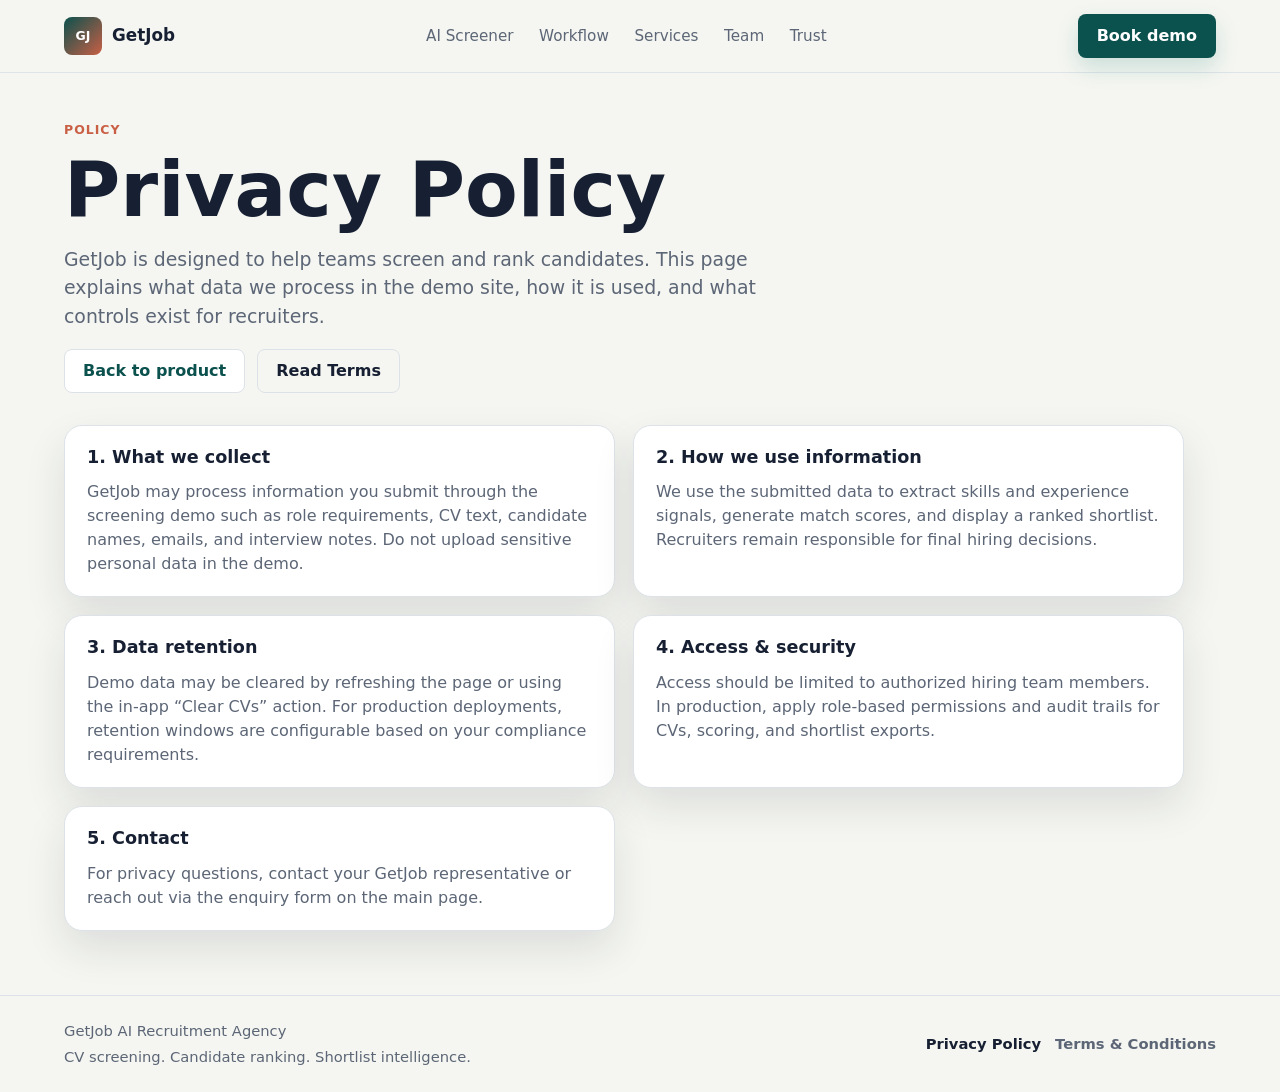
==== privacy-policy.html @ 0c902a04 "Initial commit" ====
<!DOCTYPE html>
<html lang="en">
  <head>
    <meta charset="UTF-8" />
    <meta name="viewport" content="width=device-width, initial-scale=1.0" />
    <title>Privacy Policy | GetJob</title>
    <meta
      name="description"
      content="Privacy Policy for GetJob AI Recruitment Agency."
    />
    <link rel="stylesheet" href="styles.css" />
  </head>
  <body class="legal-page">
    <header class="site-header">
      <a class="brand" href="index.html#top" aria-label="GetJob home">
        <span class="brand-mark">GJ</span>
        <span>GetJob</span>
      </a>
      <nav class="nav-links" aria-label="Primary navigation">
        <a href="index.html#screening">AI Screener</a>
        <a href="index.html#workflow">Workflow</a>
        <a href="index.html#services">Services</a>
        <a href="index.html#team">Team</a>
        <a href="index.html#trust">Trust</a>
      </nav>
      <a class="header-action" href="index.html#contact">Book demo</a>
    </header>

    <main class="legal-shell" id="top">
      <section class="legal-hero" aria-label="Privacy policy overview">
        <p class="eyebrow">Policy</p>
        <h1>Privacy Policy</h1>
        <p class="lead">
          GetJob is designed to help teams screen and rank candidates. This page
          explains what data we process in the demo site, how it is used, and
          what controls exist for recruiters.
        </p>
        <div class="legal-hero-actions">
          <a class="secondary-button" href="index.html#screening">Back to product</a>
          <a class="ghost-button" href="terms.html">Read Terms</a>
        </div>
      </section>

      <section class="legal-content" aria-label="Privacy policy content">
        <article class="legal-card">
          <h2>1. What we collect</h2>
          <p>
            GetJob may process information you submit through the screening demo
            such as role requirements, CV text, candidate names, emails, and
            interview notes. Do not upload sensitive personal data in the demo.
          </p>
        </article>

        <article class="legal-card">
          <h2>2. How we use information</h2>
          <p>
            We use the submitted data to extract skills and experience signals,
            generate match scores, and display a ranked shortlist. Recruiters
            remain responsible for final hiring decisions.
          </p>
        </article>

        <article class="legal-card">
          <h2>3. Data retention</h2>
          <p>
            Demo data may be cleared by refreshing the page or using the in-app
            “Clear CVs” action. For production deployments, retention windows
            are configurable based on your compliance requirements.
          </p>
        </article>

        <article class="legal-card">
          <h2>4. Access &amp; security</h2>
          <p>
            Access should be limited to authorized hiring team members. In
            production, apply role-based permissions and audit trails for CVs,
            scoring, and shortlist exports.
          </p>
        </article>

        <article class="legal-card">
          <h2>5. Contact</h2>
          <p>
            For privacy questions, contact your GetJob representative or reach
            out via the enquiry form on the main page.
          </p>
        </article>
      </section>
    </main>

    <footer class="site-footer">
      <div class="footer-meta">
        <span>GetJob AI Recruitment Agency</span>
        <span>CV screening. Candidate ranking. Shortlist intelligence.</span>
      </div>
      <nav class="footer-links" aria-label="Footer">
        <a href="privacy-policy.html" aria-current="page">Privacy Policy</a>
        <a href="terms.html">Terms &amp; Conditions</a>
      </nav>
    </footer>
  </body>
</html>
---- styles.css ----
:root {
  --ink: #172033;
  --muted: #5c6676;
  --paper: #f5f6f1;
  --panel: #ffffff;
  --line: #dce2e7;
  --teal: #0f766e;
  --teal-dark: #0b514e;
  --coral: #c95f45;
  --gold: #d4a017;
  --sage: #d9e7dc;
  --shadow: 0 18px 42px rgba(23, 32, 51, 0.11);
  --radius: 8px;
}

* {
  box-sizing: border-box;
}

html {
  scroll-behavior: smooth;
}

body {
  margin: 0;
  font-family: Inter, ui-sans-serif, system-ui, -apple-system, BlinkMacSystemFont,
    "Segoe UI", sans-serif;
  color: var(--ink);
  background: var(--paper);
  line-height: 1.5;
}

img,
svg {
  display: block;
  max-width: 100%;
}

a {
  color: inherit;
  text-decoration: none;
}

button,
input,
select,
textarea {
  font: inherit;
}

button {
  cursor: pointer;
}

.site-header {
  position: sticky;
  top: 0;
  z-index: 20;
  display: flex;
  align-items: center;
  justify-content: space-between;
  gap: 20px;
  min-height: 72px;
  padding: 14px clamp(18px, 5vw, 64px);
  background: rgba(245, 246, 241, 0.94);
  border-bottom: 1px solid rgba(220, 226, 231, 0.9);
  backdrop-filter: blur(14px);
}

.brand {
  display: inline-flex;
  align-items: center;
  gap: 10px;
  min-width: max-content;
  font-weight: 800;
  font-size: 1.05rem;
}

.brand-mark {
  display: grid;
  place-items: center;
  width: 38px;
  height: 38px;
  border-radius: var(--radius);
  color: #fff;
  background: linear-gradient(135deg, var(--teal-dark), var(--coral));
  font-size: 0.78rem;
}

.nav-links {
  display: flex;
  align-items: center;
  justify-content: center;
  gap: clamp(12px, 2vw, 28px);
  color: var(--muted);
  font-size: 0.95rem;
}

.nav-links a {
  padding: 8px 0;
}

.nav-links a:hover {
  color: var(--teal-dark);
}

.header-action,
.primary-button,
.secondary-button,
.ghost-button {
  display: inline-flex;
  align-items: center;
  justify-content: center;
  min-height: 44px;
  border-radius: var(--radius);
  border: 1px solid transparent;
  padding: 0 18px;
  font-weight: 750;
  white-space: nowrap;
  transition: transform 150ms ease, box-shadow 150ms ease, border-color 150ms ease,
    background 150ms ease;
}

.header-action,
.primary-button {
  color: #fff;
  background: var(--teal-dark);
  box-shadow: 0 10px 22px rgba(15, 118, 110, 0.18);
}

.secondary-button {
  color: var(--teal-dark);
  background: #fff;
  border-color: var(--line);
}

.ghost-button {
  color: var(--ink);
  background: transparent;
  border-color: var(--line);
}

.header-action:hover,
.primary-button:hover,
.secondary-button:hover,
.ghost-button:hover {
  transform: translateY(-1px);
  box-shadow: 0 12px 28px rgba(23, 32, 51, 0.12);
}

.hero-shell {
  display: grid;
  grid-template-columns: minmax(0, 0.88fr) minmax(420px, 1.12fr);
  gap: clamp(22px, 4vw, 52px);
  align-items: center;
  padding: clamp(38px, 7vw, 86px) clamp(18px, 5vw, 64px) 44px;
}

.hero-copy {
  max-width: 640px;
}

.eyebrow {
  margin: 0 0 12px;
  color: var(--coral);
  font-size: 0.78rem;
  font-weight: 850;
  letter-spacing: 0.08em;
  text-transform: uppercase;
}

h1,
h2,
h3,
p {
  margin-top: 0;
}

h1 {
  margin-bottom: 18px;
  font-size: clamp(2.35rem, 7vw, 4.8rem);
  line-height: 0.98;
  letter-spacing: 0;
}

h2 {
  margin-bottom: 14px;
  font-size: clamp(1.85rem, 4vw, 3rem);
  line-height: 1.06;
  letter-spacing: 0;
}

h3 {
  margin-bottom: 8px;
  font-size: 1.05rem;
  letter-spacing: 0;
}

.lead {
  max-width: 58ch;
  color: var(--muted);
  font-size: clamp(1.02rem, 2vw, 1.18rem);
}

.hero-actions {
  display: flex;
  flex-wrap: wrap;
  gap: 12px;
  margin: 26px 0;
}

.metrics-strip {
  display: grid;
  grid-template-columns: repeat(3, minmax(0, 1fr));
  gap: 10px;
  max-width: 560px;
}

.metrics-strip span {
  min-height: 76px;
  padding: 14px;
  border: 1px solid var(--line);
  border-radius: var(--radius);
  background: rgba(255, 255, 255, 0.66);
  color: var(--muted);
}

.metrics-strip strong {
  display: block;
  color: var(--ink);
  font-size: 1.25rem;
}

.screening-board,
.shortlist-panel,
.cv-intake,
.step-grid article,
.service-grid article,
.team-card,
.contact-form {
  border: 1px solid var(--line);
  border-radius: var(--radius);
  background: var(--panel);
  box-shadow: var(--shadow);
}

.screening-board {
  overflow: hidden;
}

.board-toolbar,
.panel-header {
  display: flex;
  align-items: center;
  justify-content: space-between;
  gap: 12px;
  min-height: 54px;
  padding: 0 18px;
  border-bottom: 1px solid var(--line);
  background: #fbfcf8;
  color: var(--muted);
  font-weight: 750;
}

.status-dot {
  width: 10px;
  height: 10px;
  border-radius: 50%;
  background: #23a56f;
  box-shadow: 0 0 0 4px rgba(35, 165, 111, 0.14);
}

.toolbar-pill {
  margin-left: auto;
  padding: 5px 10px;
  border-radius: 999px;
  color: var(--teal-dark);
  background: var(--sage);
  font-size: 0.78rem;
}

.screening-form {
  display: grid;
  grid-template-columns: repeat(2, minmax(0, 1fr));
  gap: 16px;
  padding: 18px;
}

label {
  display: grid;
  gap: 7px;
  color: var(--ink);
  font-size: 0.86rem;
  font-weight: 780;
}

input,
select,
textarea {
  width: 100%;
  border: 1px solid #cfd7dd;
  border-radius: var(--radius);
  background: #fff;
  color: var(--ink);
  padding: 12px 13px;
  outline: none;
}

textarea {
  min-height: 144px;
  resize: vertical;
}

input:focus,
select:focus,
textarea:focus {
  border-color: var(--teal);
  box-shadow: 0 0 0 4px rgba(15, 118, 110, 0.1);
}

.wide-field,
.form-actions {
  grid-column: 1 / -1;
}

.form-actions {
  display: flex;
  flex-wrap: wrap;
  gap: 12px;
}

.results-section,
.services-section {
  padding: clamp(36px, 6vw, 76px) clamp(18px, 5vw, 64px);
}

.section-heading {
  max-width: 760px;
  margin-bottom: 26px;
}

.section-heading p:not(.eyebrow) {
  color: var(--muted);
  font-size: 1.05rem;
}

.results-layout {
  display: grid;
  grid-template-columns: minmax(0, 1.2fr) minmax(320px, 0.8fr);
  gap: 22px;
  align-items: start;
}

.shortlist-panel {
  min-height: 620px;
  overflow: hidden;
}

.candidate-results {
  display: grid;
  gap: 12px;
  padding: 16px;
}

.empty-state {
  display: grid;
  place-items: center;
  min-height: 280px;
  padding: 24px;
  color: var(--muted);
  text-align: center;
}

.candidate-card {
  display: grid;
  grid-template-columns: auto minmax(0, 1fr) auto;
  gap: 14px;
  align-items: start;
  padding: 16px;
  border: 1px solid var(--line);
  border-left: 5px solid var(--teal);
  border-radius: var(--radius);
  background: #fff;
}

.rank-badge {
  display: grid;
  place-items: center;
  width: 42px;
  height: 42px;
  border-radius: var(--radius);
  background: #eef7f3;
  color: var(--teal-dark);
  font-weight: 850;
}

.candidate-main {
  min-width: 0;
}

.candidate-title {
  display: flex;
  align-items: center;
  flex-wrap: wrap;
  gap: 8px;
  margin-bottom: 4px;
}

.candidate-title h3 {
  margin: 0;
  overflow-wrap: anywhere;
}

.role-pill {
  border-radius: 999px;
  padding: 4px 9px;
  background: #f2eee3;
  color: #75561a;
  font-size: 0.75rem;
  font-weight: 800;
}

.candidate-summary {
  color: var(--muted);
  font-size: 0.93rem;
}

.skill-list,
.gap-list {
  display: flex;
  flex-wrap: wrap;
  gap: 7px;
  margin-top: 10px;
}

.skill-list span,
.gap-list span {
  display: inline-flex;
  align-items: center;
  min-height: 28px;
  border-radius: 999px;
  padding: 4px 9px;
  font-size: 0.78rem;
  font-weight: 760;
}

.skill-list span {
  color: var(--teal-dark);
  background: #e6f3ef;
}

.gap-list span {
  color: #883f2d;
  background: #f8e7df;
}

.score-block {
  min-width: 76px;
  text-align: right;
}

.score {
  color: var(--teal-dark);
  font-size: 1.75rem;
  font-weight: 900;
  line-height: 1;
}

.score-label {
  color: var(--muted);
  font-size: 0.72rem;
  font-weight: 800;
  text-transform: uppercase;
}

.cv-intake {
  display: grid;
  gap: 14px;
  padding: 16px;
}

.intake-image {
  width: 100%;
  aspect-ratio: 16 / 10;
  object-fit: cover;
  border: 1px solid var(--line);
  border-radius: var(--radius);
  background: #eef3ef;
}

.cv-intake h3 {
  margin: 0;
}

.full-width {
  width: 100%;
}

.file-drop {
  padding: 14px;
  border: 1px dashed #aeb9c2;
  border-radius: var(--radius);
  background: #fbfcf8;
  color: var(--muted);
  text-align: center;
}

.file-drop input {
  margin-top: 10px;
  padding: 10px;
}

.visual-band {
  display: grid;
  grid-template-columns: minmax(0, 0.78fr) minmax(360px, 1.22fr);
  gap: clamp(22px, 4vw, 52px);
  align-items: center;
  padding: clamp(38px, 6vw, 80px) clamp(18px, 5vw, 64px);
  background: #172033;
  color: #fff;
}

.visual-band .eyebrow {
  color: #f1b859;
}

.visual-band p:not(.eyebrow) {
  color: #d9e1e7;
}

.dashboard-image {
  width: 100%;
  border: 1px solid rgba(255, 255, 255, 0.18);
  border-radius: var(--radius);
  box-shadow: 0 24px 54px rgba(0, 0, 0, 0.28);
}

.step-grid,
.service-grid {
  display: grid;
  gap: 16px;
}

.step-grid {
  grid-template-columns: repeat(4, minmax(0, 1fr));
  padding: clamp(32px, 5vw, 58px) clamp(18px, 5vw, 64px);
}

.step-grid article,
.service-grid article {
  box-shadow: none;
  padding: 20px;
}

.step-grid p,
.service-grid p {
  color: var(--muted);
  margin-bottom: 0;
}

.step-number {
  display: inline-grid;
  place-items: center;
  width: 38px;
  height: 32px;
  margin-bottom: 18px;
  border-radius: var(--radius);
  background: #f6e8cc;
  color: #7b570d;
  font-weight: 900;
  font-size: 0.8rem;
}

.service-grid {
  grid-template-columns: repeat(3, minmax(0, 1fr));
}

.service-grid article:nth-child(2n) {
  border-top: 4px solid var(--teal);
}

.service-grid article:nth-child(2n + 1) {
  border-top: 4px solid var(--coral);
}

.trust-section {
  display: grid;
  grid-template-columns: minmax(320px, 0.9fr) minmax(0, 1.1fr);
  gap: clamp(22px, 4vw, 52px);
  align-items: center;
  padding: clamp(38px, 6vw, 80px) clamp(18px, 5vw, 64px);
  background: #fff;
}

.trust-image {
  width: 100%;
  border-radius: var(--radius);
  border: 1px solid var(--line);
  background: #f8faf6;
}

.trust-list {
  display: grid;
  gap: 12px;
  color: var(--muted);
}

.trust-list p {
  margin: 0;
  padding: 16px;
  border-left: 4px solid var(--gold);
  background: #fbf7ea;
  border-radius: var(--radius);
}

.trust-list strong {
  color: var(--ink);
}

.team-section {
  padding: clamp(38px, 6vw, 80px) clamp(18px, 5vw, 64px);
}

.team-grid {
  display: grid;
  grid-template-columns: repeat(4, minmax(0, 1fr));
  gap: 16px;
}

.team-card {
  display: grid;
  gap: 16px;
  align-content: start;
  box-shadow: none;
  padding: 20px;
}

.member-photo {
  display: grid;
  place-items: center;
  width: 84px;
  height: 84px;
  border-radius: 50%;
  color: #fff;
  font-size: 1.2rem;
  font-weight: 900;
  box-shadow: inset 0 0 0 5px rgba(255, 255, 255, 0.28);
}

.member-one {
  background: linear-gradient(135deg, #0b514e, #0f766e);
}

.member-two {
  background: linear-gradient(135deg, #172033, #4b6478);
}

.member-three {
  background: linear-gradient(135deg, #c95f45, #d4a017);
}

.member-four {
  background: linear-gradient(135deg, #75561a, #0f766e);
}

.member-role {
  margin-bottom: 10px;
  color: var(--teal-dark);
  font-size: 0.88rem;
  font-weight: 850;
}

.team-card p:last-child {
  margin-bottom: 0;
  color: var(--muted);
}

.contact-section {
  display: grid;
  grid-template-columns: minmax(0, 0.72fr) minmax(360px, 1.28fr);
  gap: 24px;
  align-items: start;
  margin: clamp(32px, 6vw, 72px) clamp(18px, 5vw, 64px);
  padding: clamp(26px, 5vw, 46px);
  border-radius: var(--radius);
  color: #fff;
  background: linear-gradient(135deg, var(--teal-dark), #26364d 64%, var(--coral));
}

.contact-section p:not(.eyebrow) {
  max-width: 660px;
  color: #e8eef0;
}

.contact-form {
  padding: 18px;
  box-shadow: none;
}

.contact-form-grid {
  display: grid;
  grid-template-columns: repeat(2, minmax(0, 1fr));
  gap: 14px;
}

.contact-form textarea {
  min-height: 118px;
}

.contact-actions {
  display: flex;
  align-items: center;
  gap: 14px;
  margin-top: 16px;
}

.contact-section .primary-button {
  color: var(--teal-dark);
  background: #fff;
}

.contact-form .primary-button {
  color: #fff;
  background: var(--teal-dark);
}

.contact-status {
  margin: 0;
  color: var(--teal-dark);
  font-size: 0.9rem;
  font-weight: 780;
}

.site-footer {
  display: flex;
  flex-wrap: wrap;
  justify-content: space-between;
  gap: 12px;
  padding: 24px clamp(18px, 5vw, 64px);
  border-top: 1px solid var(--line);
  color: var(--muted);
  font-size: 0.92rem;
}

.footer-meta {
  display: grid;
  gap: 4px;
}

.footer-links {
  display: flex;
  align-items: center;
  gap: 14px;
}

.footer-links a {
  color: var(--muted);
  font-weight: 700;
  text-decoration: none;
}

.footer-links a:hover {
  color: var(--ink);
  text-decoration: underline;
}

.footer-links a[aria-current="page"] {
  color: var(--ink);
}

.legal-shell {
  padding: 48px clamp(18px, 5vw, 64px) 64px;
}

.legal-hero {
  max-width: 920px;
}

.legal-hero-actions {
  display: flex;
  flex-wrap: wrap;
  gap: 12px;
  margin-top: 18px;
}

.legal-content {
  display: grid;
  grid-template-columns: repeat(2, minmax(0, 1fr));
  gap: 18px;
  margin-top: 32px;
  max-width: 1120px;
}

.legal-card {
  padding: 22px 22px 20px;
  border-radius: 18px;
  border: 1px solid var(--line);
  background: #fff;
  box-shadow: var(--shadow);
}

.legal-card h2 {
  margin-top: 0;
  font-size: 1.1rem;
}

.legal-card p {
  margin-bottom: 0;
  color: var(--muted);
}

@media (max-width: 1080px) {
  .hero-shell,
  .results-layout,
  .visual-band,
  .trust-section,
  .contact-section {
    grid-template-columns: 1fr;
  }

  .legal-content {
    grid-template-columns: 1fr;
  }

  .screening-board {
    max-width: none;
  }

  .step-grid,
  .service-grid,
  .team-grid {
    grid-template-columns: repeat(2, minmax(0, 1fr));
  }
}

@media (max-width: 760px) {
  .site-header {
    align-items: flex-start;
    flex-wrap: wrap;
  }

  .nav-links {
    order: 3;
    width: 100%;
    justify-content: flex-start;
    overflow-x: auto;
    padding-bottom: 3px;
  }

  .hero-shell {
    padding-top: 30px;
  }

  h1 {
    font-size: clamp(2.2rem, 15vw, 3.2rem);
  }

  .metrics-strip,
  .screening-form,
  .contact-form-grid,
  .step-grid,
  .service-grid,
  .team-grid {
    grid-template-columns: 1fr;
  }

  .candidate-card {
    grid-template-columns: auto minmax(0, 1fr);
  }

  .score-block {
    grid-column: 1 / -1;
    text-align: left;
  }

  .contact-section {
    align-items: stretch;
  }

  .contact-actions {
    align-items: stretch;
    flex-direction: column;
  }

  .contact-section .primary-button,
  .contact-form .primary-button {
    width: 100%;
  }
}

@media (max-width: 480px) {
  .header-action {
    width: 100%;
  }

  .hero-actions,
  .form-actions {
    flex-direction: column;
  }

  .hero-actions > *,
  .form-actions > * {
    width: 100%;
  }

  .board-toolbar,
  .panel-header {
    align-items: flex-start;
    flex-direction: column;
    padding: 14px 16px;
  }
}
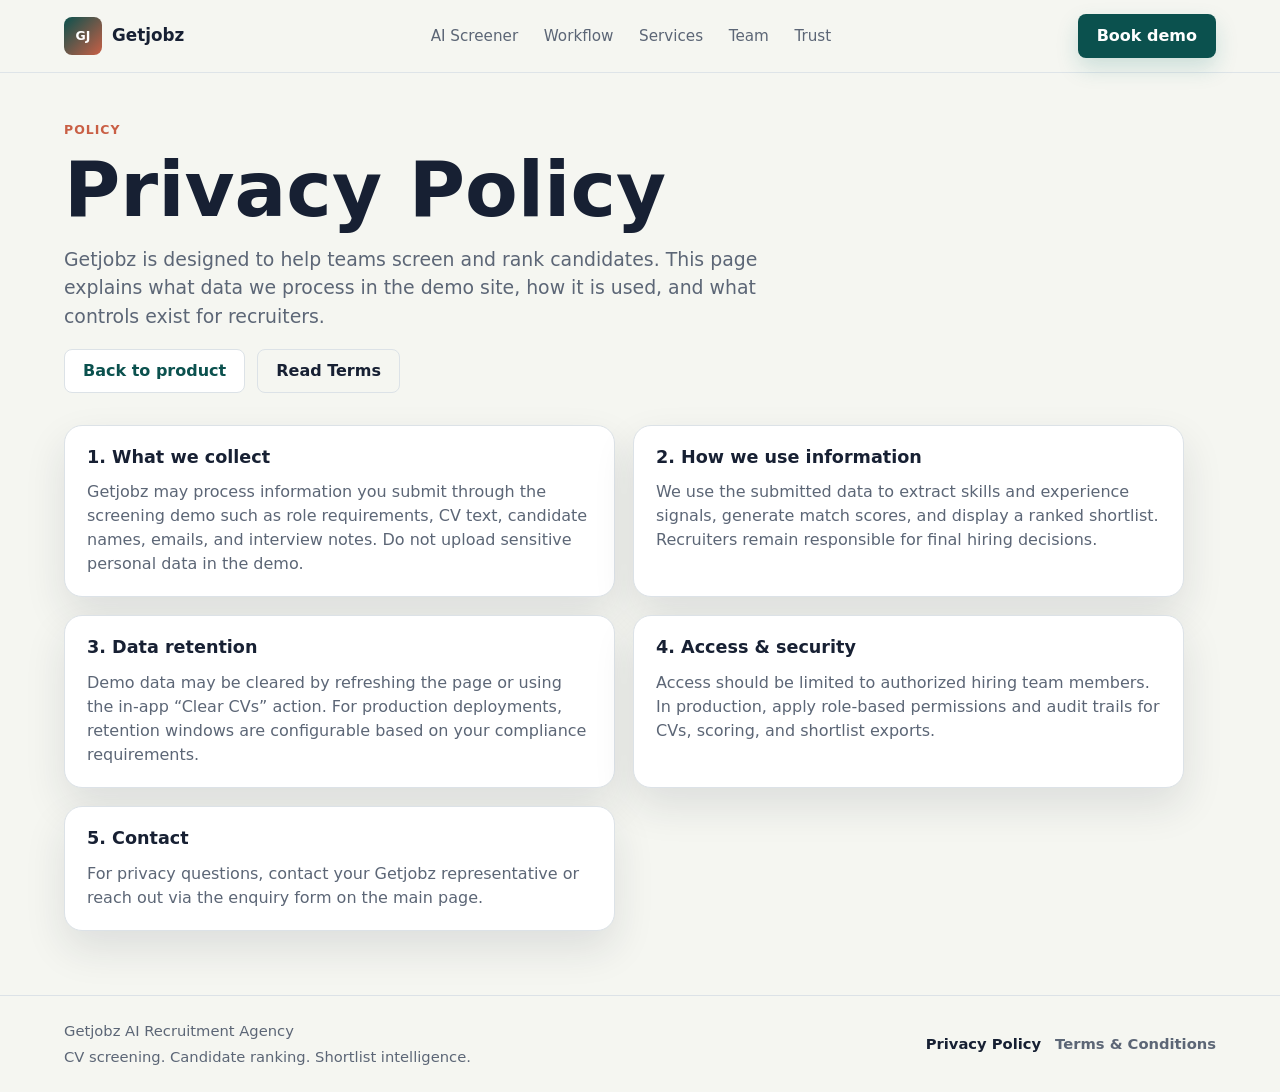
==== commit d7c772ac: "Rename brand to Getjobz" ====
--- a/privacy-policy.html
+++ b/privacy-policy.html
@@ -3,18 +3,18 @@
   <head>
     <meta charset="UTF-8" />
     <meta name="viewport" content="width=device-width, initial-scale=1.0" />
-    <title>Privacy Policy | GetJob</title>
+    <title>Privacy Policy | Getjobz</title>
     <meta
       name="description"
-      content="Privacy Policy for GetJob AI Recruitment Agency."
+      content="Privacy Policy for Getjobz AI Recruitment Agency."
     />
     <link rel="stylesheet" href="styles.css" />
   </head>
   <body class="legal-page">
     <header class="site-header">
-      <a class="brand" href="index.html#top" aria-label="GetJob home">
+      <a class="brand" href="index.html#top" aria-label="Getjobz home">
         <span class="brand-mark">GJ</span>
-        <span>GetJob</span>
+        <span>Getjobz</span>
       </a>
       <nav class="nav-links" aria-label="Primary navigation">
         <a href="index.html#screening">AI Screener</a>
@@ -31,7 +31,7 @@
         <p class="eyebrow">Policy</p>
         <h1>Privacy Policy</h1>
         <p class="lead">
-          GetJob is designed to help teams screen and rank candidates. This page
+          Getjobz is designed to help teams screen and rank candidates. This page
           explains what data we process in the demo site, how it is used, and
           what controls exist for recruiters.
         </p>
@@ -45,7 +45,7 @@
         <article class="legal-card">
           <h2>1. What we collect</h2>
           <p>
-            GetJob may process information you submit through the screening demo
+            Getjobz may process information you submit through the screening demo
             such as role requirements, CV text, candidate names, emails, and
             interview notes. Do not upload sensitive personal data in the demo.
           </p>
@@ -81,7 +81,7 @@
         <article class="legal-card">
           <h2>5. Contact</h2>
           <p>
-            For privacy questions, contact your GetJob representative or reach
+            For privacy questions, contact your Getjobz representative or reach
             out via the enquiry form on the main page.
           </p>
         </article>
@@ -90,7 +90,7 @@
 
     <footer class="site-footer">
       <div class="footer-meta">
-        <span>GetJob AI Recruitment Agency</span>
+        <span>Getjobz AI Recruitment Agency</span>
         <span>CV screening. Candidate ranking. Shortlist intelligence.</span>
       </div>
       <nav class="footer-links" aria-label="Footer">
